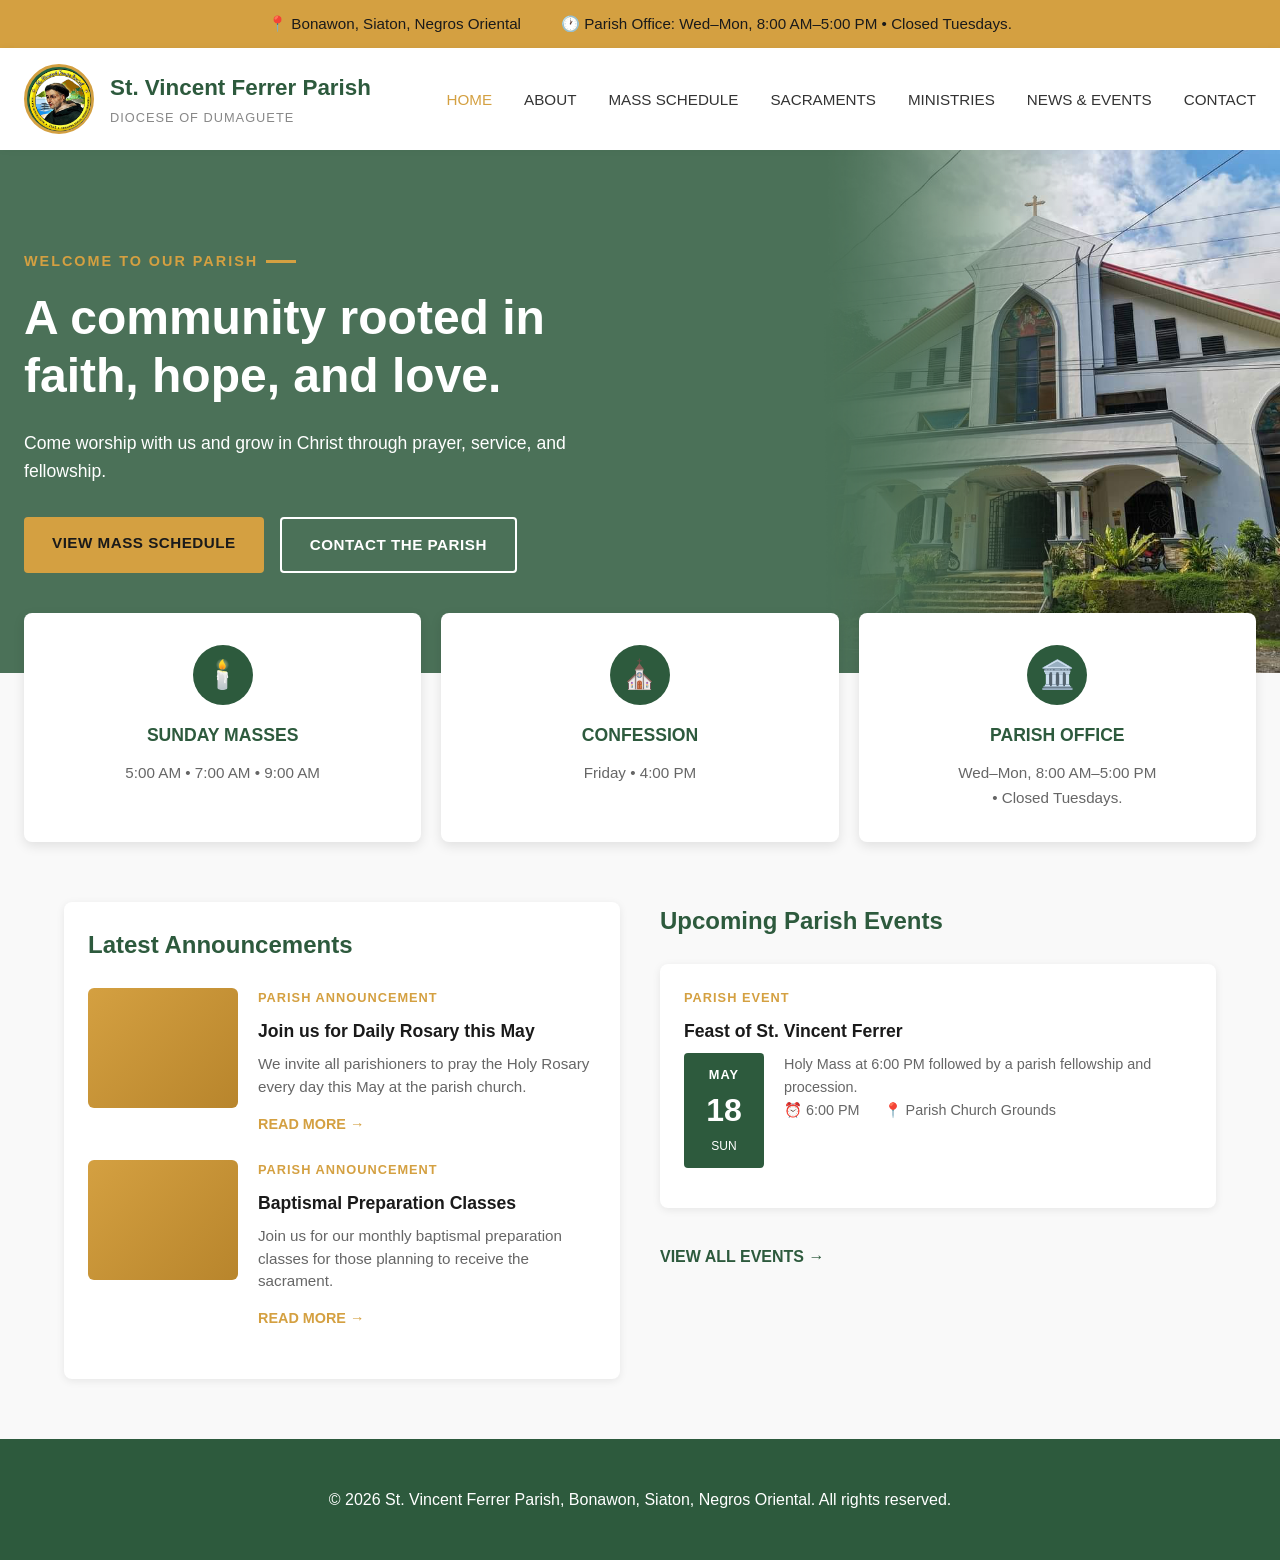
==== index.html @ a290d1ac "Add files via upload" ====
<!DOCTYPE html>
<html lang="en">
<head>
    <meta charset="UTF-8" />
    <meta name="viewport" content="width=device-width, initial-scale=1.0" />
    <meta name="description" content="Welcome to the Parish of St. Vincent Ferrer in Bonawon, Siaton, Negros Oriental." />
    <link rel="stylesheet" href="css/styles.css" />
    <title>St. Vincent Ferrer Parish | Bonawon, Siaton</title>
</head>
<body>
    <div class="top-bar">
        <div class="top-bar-item">📍 Bonawon, Siaton, Negros Oriental</div>
        <div class="top-bar-item">🕐 Parish Office: Wed–Mon, 8:00 AM–5:00 PM • Closed Tuesdays.</div>
    </div>

    <nav>
        <div class="logo-section">
            <div class="logo"><img src="images/logos/svf-bonawon-logo.png" alt="Parish Logo" class="svf-logo-img"></div>
            <div class="parish-name">
                <h1>St. Vincent Ferrer Parish</h1>
                <p>DIOCESE OF DUMAGUETE</p>
            </div>
        </div>
        <ul class="nav-links">
            <li><a href="index.html" class="active">HOME</a></li>
            <li><a href="about.html">ABOUT</a></li>
            <li><a href="mass-schedule.html">MASS SCHEDULE</a></li>
            <li><a href="sacraments.html">SACRAMENTS</a></li>
            <li><a href="ministries.html">MINISTRIES</a></li>
            <li><a href="news.html">NEWS & EVENTS</a></li>
            <li><a href="contact.html">CONTACT</a></li>
        </ul>
    </nav>

    <section class="hero">
        <div class="hero-content">
            <div class="hero-label">WELCOME TO OUR PARISH</div>
            <h2>A community rooted in faith, hope, and love.</h2>
            <p>Come worship with us and grow in Christ through prayer, service, and fellowship.</p>
            <div class="cta-buttons">
                <a href="#mass-schedule" class="btn btn-primary">VIEW MASS SCHEDULE</a>
                <a href="contact.html" class="btn btn-secondary">CONTACT THE PARISH</a>
            </div>
        </div> 
        <div class="hero-image"><img src="images/St. Vincent Ferrer Parish - Bonawon, Siaton, Negros Oriental.png" alt="Parish Image"></div>
    </section>

    <div class="quick-info">
        <div class="info-card">
            <div class="info-icon">🕯️</div>
            <h3>SUNDAY MASSES</h3>
            <p>5:00 AM • 7:00 AM • 9:00 AM</p>
        </div>
        <div class="info-card">
            <div class="info-icon">⛪</div>
            <h3>CONFESSION</h3>
            <p>Friday • 4:00 PM</p>
        </div>
        <div class="info-card">
            <div class="info-icon">🏛️</div>
            <h3>PARISH OFFICE</h3>
            <p>Wed–Mon, 8:00 AM–5:00 PM<br> • Closed Tuesdays.</p>
        </div>
    </div>

    <section class="content-section">
        <div class="two-column">
            <div>
                <div class="announcement-box">
                    <!-- Content will be rendered by JavaScript -->
                </div>
            </div>
            <div>
                <div class="events-box">
                    <!-- Content will be rendered by JavaScript -->
                </div>
            </div>
        </div>
    </section>

    <footer>
        <p>&copy; 2026 St. Vincent Ferrer Parish, Bonawon, Siaton, Negros Oriental. All rights reserved.</p>
    </footer>

    <script src="js/data.js"></script>
    <script src="js/render.js"></script>
</body>
</html>
---- css/styles.css ----
*{ box-sizing: border-box; }
        
        body {
            margin: 0;
            font-family: "Segoe UI", Tahoma, Geneva, Verdana, sans-serif;
            line-height: 1.6;
            color: #333;
            background: #f9f9f9;
        }

        .top-bar {
            background: #d4a041;
            color: #1a1a1a;
            padding: 12px 0;
            font-size: 0.95rem;
            display: flex;
            justify-content: center;
            gap: 40px;
            flex-wrap: wrap;
        }

        .top-bar-item {
            display: flex;
            align-items: center;
            gap: 8px;
        }

        nav {
            background: white;
            padding: 16px 24px;
            display: flex;
            align-items: center;
            justify-content: space-between;
            box-shadow: 0 2px 8px rgba(0,0,0,0.08);
            gap: 40px;
        }

        .logo-section {
            display: flex;
            align-items: center;
            gap: 16px;
        }

        .logo {
            width: 70px;
            height: 70px;
            background: linear-gradient(135deg, #1d5c3f 0%, #2d7a56 100%);
            border-radius: 50%;
            display: flex;
            align-items: center;
            justify-content: center;
            color: white;
            font-size: 24px;
            font-weight: bold;
            border: 3px solid #d4a041;
        }

        .svf-logo-img{
            width: 65px;
            height: 65px;
        }

        .parish-name h1 {
            margin: 0;
            font-size: 1.4rem;
            color: #2d5a3d;
        }

        .parish-name p {
            margin: 2px 0 0 0;
            font-size: 0.8rem;
            color: #888;
            letter-spacing: 1px;
        }

        .nav-links {
            display: flex;
            gap: 32px;
            list-style: none;
            margin: 0;
            padding: 0;
        }

        .nav-links a {
            text-decoration: none;
            color: #333;
            font-weight: 500;
            font-size: 0.95rem;
            transition: color 0.3s;
        }

        .nav-links a:hover,
        .nav-links a.active {
            color: #d4a041;
        }

        .hero {
            
            color: white;
            padding: 100px 24px;
            position: relative;
            display: flex;
            align-items: center;
            justify-content: space-between;
            overflow: hidden;
            min-height: 500px;
        }

        .hero::before {
            content: '';
            position: absolute;
            top: 0;
            left: 0;
            right: 0;
            bottom: 0;
            background: rgba(45, 90, 61, 0.85);
            pointer-events: none;
            z-index: 0;
        }

        .hero-image {
            position: absolute;
            right: 0;
            top: -100px;
            bottom: 0;
            height: calc(100% + 100px);
            z-index: 0;
        }

        .hero-image img {
            width: auto;
            height: 100%;
            object-fit: contain;
            
        }

        .hero-content {
            max-width: 600px;
            position: relative;
            z-index: 1;
        }

        .hero-label {
            color: #d4a041;
            font-weight: 600;
            font-size: 0.9rem;
            letter-spacing: 2px;
            margin-bottom: 16px;
            display: flex;
            align-items: center;
            gap: 8px;
        }

        .hero-label::after {
            content: '';
            width: 30px;
            height: 3px;
            background: #d4a041;
            display: inline-block;
        }

        .hero h2 {
            font-size: 3rem;
            margin: 16px 0 24px 0;
            line-height: 1.2;
        }

        .hero p {
            font-size: 1.1rem;
            margin: 0 0 32px 0;
            line-height: 1.6;
        }

        .cta-buttons {
            display: flex;
            gap: 16px;
            flex-wrap: wrap;
        }

        .btn {
            padding: 14px 28px;
            font-size: 0.95rem;
            font-weight: 600;
            border: none;
            border-radius: 4px;
            cursor: pointer;
            transition: all 0.3s;
            text-decoration: none;
            display: inline-block;
            letter-spacing: 0.5px;
        }

        .btn-primary {
            background: #d4a041;
            color: #1a1a1a;
        }

        .btn-primary:hover {
            background: #c2913a;
        }

        .btn-secondary {
            background: transparent;
            color: white;
            border: 2px solid white;
        }

        .btn-secondary:hover {
            background: white;
            color: #2d5a3d;
        }

        .quick-info {
            display: grid;
            grid-template-columns: repeat(3, 1fr);
            gap: 20px;
            margin: -60px 24px 0 24px;
            position: relative;
            z-index: 2;
        }

        .info-card {
            background: white;
            padding: 32px 24px;
            border-radius: 8px;
            box-shadow: 0 4px 12px rgba(0,0,0,0.1);
            text-align: center;
        }

        .info-icon {
            width: 60px;
            height: 60px;
            background: #2d5a3d;
            color: white;
            border-radius: 50%;
            display: flex;
            align-items: center;
            justify-content: center;
            font-size: 28px;
            margin: 0 auto 16px;
        }

        .info-card h3 {
            margin: 16px 0 12px 0;
            color: #2d5a3d;
            font-size: 1.1rem;
        }

        .info-card p {
            margin: 0;
            color: #666;
            font-size: 0.95rem;
        }

        .content-section {
            max-width: 1200px;
            margin: 60px auto;
            padding: 0 24px;
        }

        .two-column {
            display: grid;
            grid-template-columns: 1fr 1fr;
            gap: 40px;
            margin-top: 40px;
        }

        .announcement-box {
            background: white;
            padding: 24px;
            border-radius: 8px;
            box-shadow: 0 2px 8px rgba(0,0,0,0.08);
        }

        .announcement-box h2 {
            color: #2d5a3d;
            margin-top: 0;
            margin-bottom: 24px;
            font-size: 1.5rem;
        }

        .announcement-item {
            display: flex;
            gap: 20px;
            margin-bottom: 24px;
        }

        .announcement-image {
            width: 150px;
            height: 120px;
            background: linear-gradient(135deg, #d4a041, #b8852c);
            border-radius: 6px;
            flex-shrink: 0;
        }

        .announcement-content h3 {
            margin: 0 0 8px 0;
            color: #d4a041;
            font-size: 0.8rem;
            letter-spacing: 1px;
        }

        .announcement-content h4 {
            margin: 0 0 8px 0;
            color: #1a1a1a;
            font-size: 1.1rem;
        }

        .announcement-content p {
            margin: 0 0 12px 0;
            color: #666;
            font-size: 0.95rem;
            line-height: 1.5;
        }

        .read-more {
            color: #d4a041;
            text-decoration: none;
            font-weight: 600;
            font-size: 0.9rem;
            display: inline-flex;
            align-items: center;
            gap: 6px;
        }

        .events-box h2 {
            color: #2d5a3d;
            margin-top: 0;
            margin-bottom: 24px;
            font-size: 1.5rem;
        }

        .event-item {
            background: white;
            padding: 24px;
            border-radius: 8px;
            box-shadow: 0 2px 8px rgba(0,0,0,0.08);
            margin-bottom: 20px;
        }

        .event-date {
            display: flex;
            gap: 20px;
            margin-bottom: 16px;
        }

        .date-box {
            background: #2d5a3d;
            color: white;
            padding: 12px;
            border-radius: 4px;
            text-align: center;
            min-width: 80px;
        }

        .date-box .month {
            font-size: 0.8rem;
            font-weight: 600;
            letter-spacing: 1px;
        }

        .date-box .day {
            font-size: 2rem;
            font-weight: bold;
        }

        .date-box .dow {
            font-size: 0.75rem;
        }

        .event-label {
            color: #d4a041;
            font-size: 0.8rem;
            font-weight: 600;
            letter-spacing: 1px;
        }

        .event-title {
            color: #1a1a1a;
            font-size: 1.1rem;
            font-weight: 600;
            margin: 8px 0;
        }

        .event-details {
            color: #666;
            font-size: 0.9rem;
            display: flex;
            gap: 24px;
            flex-wrap: wrap;
        }

        .event-details span {
            display: flex;
            align-items: center;
            gap: 6px;
        }

        .view-all {
            color: #2d5a3d;
            text-decoration: none;
            font-weight: 600;
            display: inline-flex;
            align-items: center;
            gap: 6px;
            margin-top: 16px;
        }

        footer {
            background: #2d5a3d;
            color: white;
            padding: 32px 24px;
            text-align: center;
            margin-top: 60px;
        }

        @media (max-width: 768px) {
            nav {
                flex-direction: column;
                gap: 16px;
            }

            .nav-links {
                gap: 16px;
            }

            .quick-info {
                grid-template-columns: 1fr;
                margin: 20px 24px;
            }

            .two-column {
                grid-template-columns: 1fr;
                gap: 24px;
            }

            .hero h2 {
                font-size: 2rem;
            }

            .hero-label::after {
                width: 20px;
            }
        }
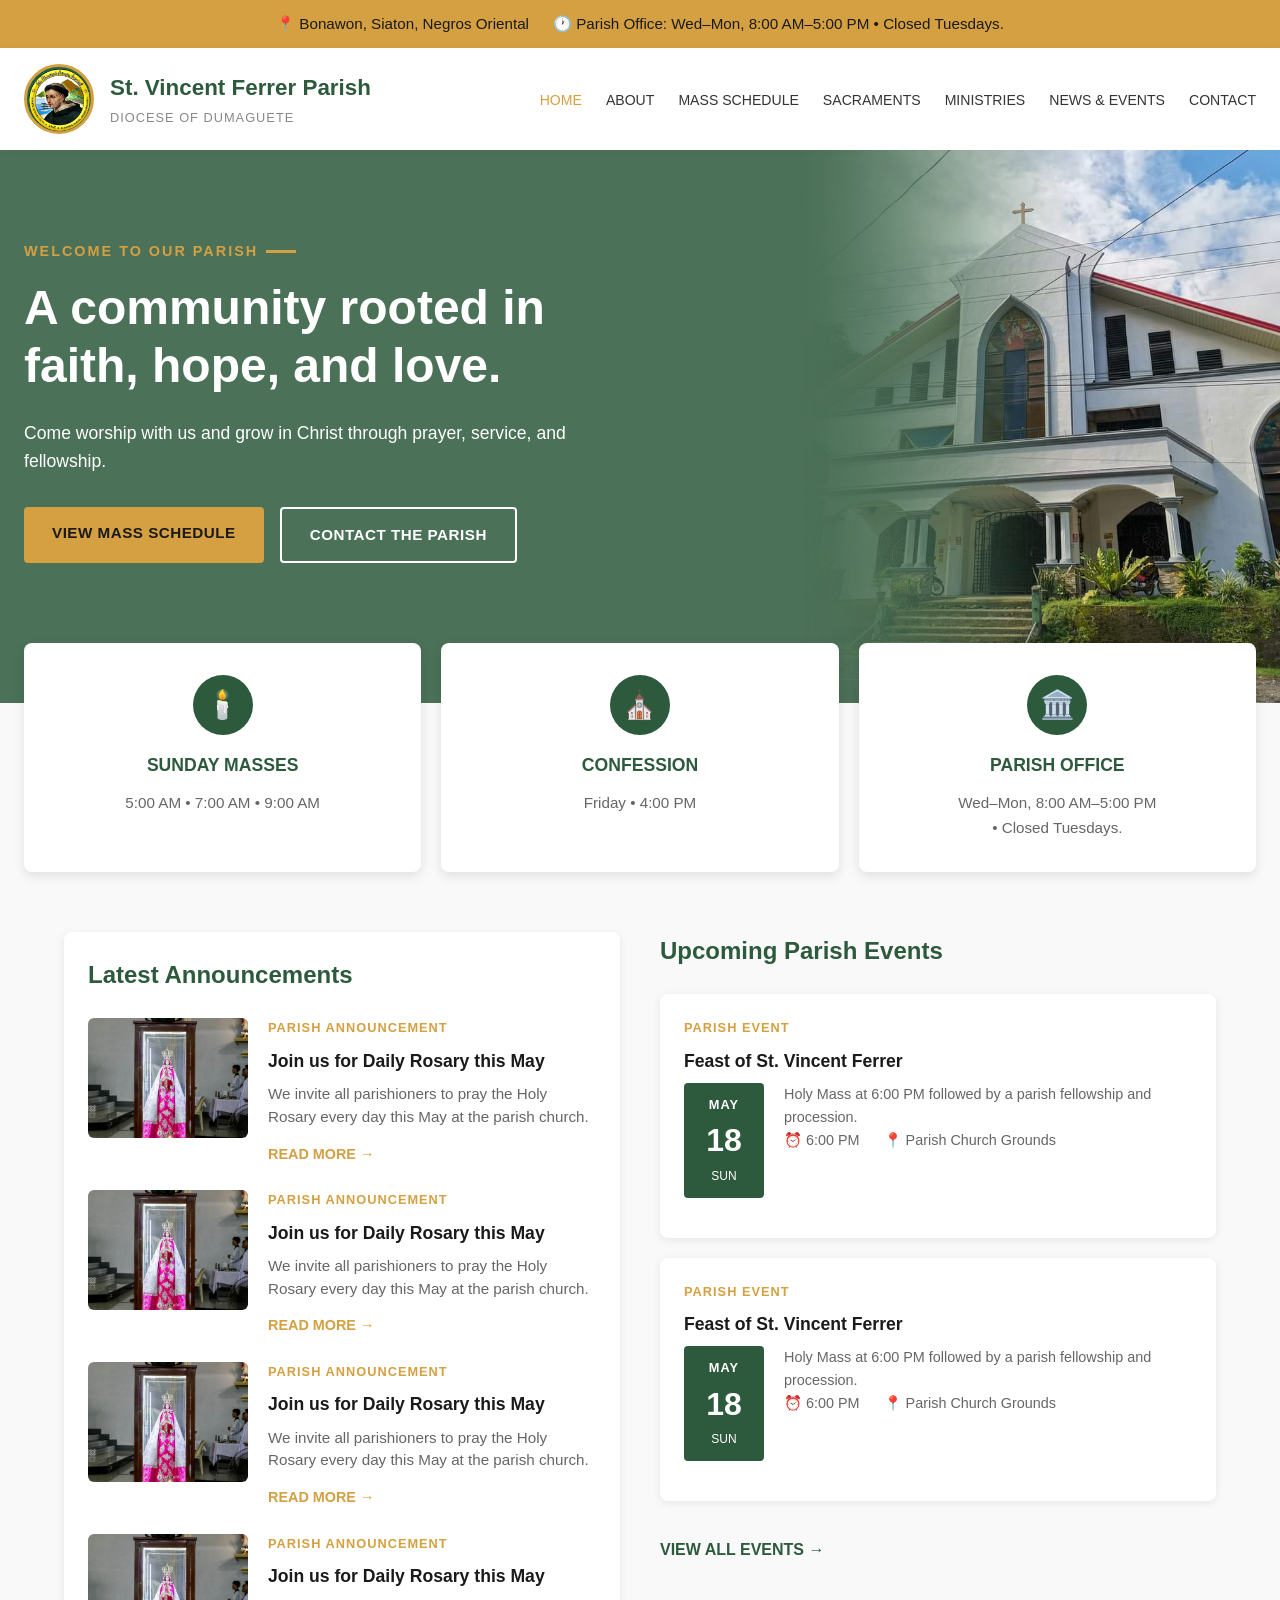
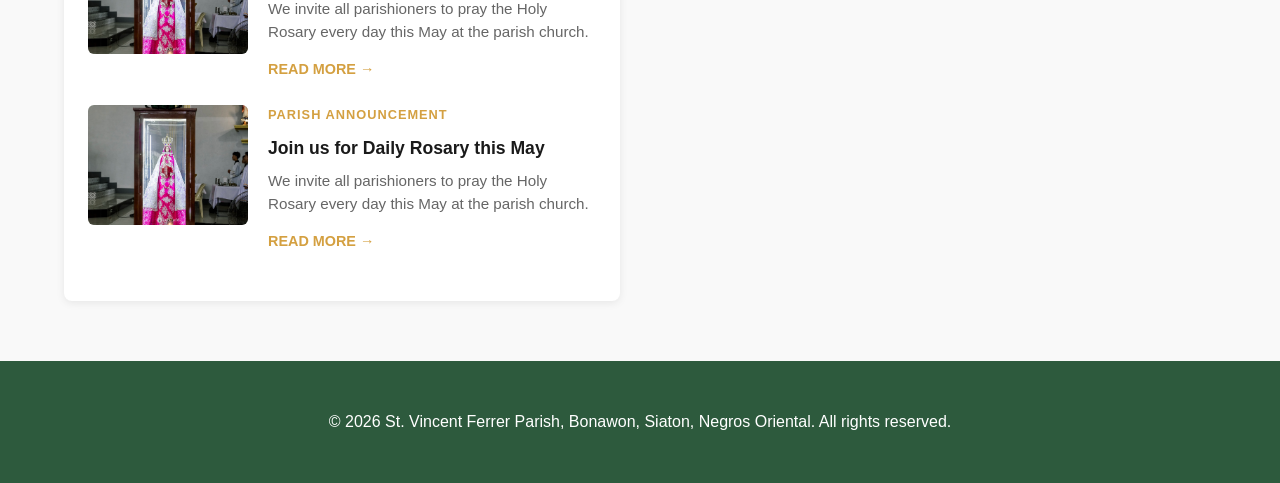
==== commit 41a5d852: "Add files via upload" ====
--- a/index.html
+++ b/index.html
@@ -21,6 +21,11 @@
                 <p>DIOCESE OF DUMAGUETE</p>
             </div>
         </div>
+        <button class="menu-toggle" aria-label="Toggle navigation" aria-expanded="false">
+            <span></span>
+            <span></span>
+            <span></span>
+        </button>
         <ul class="nav-links">
             <li><a href="index.html" class="active">HOME</a></li>
             <li><a href="about.html">ABOUT</a></li>
@@ -84,5 +89,6 @@
 
     <script src="js/data.js"></script>
     <script src="js/render.js"></script>
+    <script src="js/menu.js"></script>
 </body>
 </html>
--- a/css/styles.css
+++ b/css/styles.css
@@ -6,17 +6,25 @@
             line-height: 1.6;
             color: #333;
             background: #f9f9f9;
+            overflow-x: hidden;
+        }
+
+        img {
+            max-width: 100%;
+            height: auto;
+            display: block;
         }
 
         .top-bar {
             background: #d4a041;
             color: #1a1a1a;
-            padding: 12px 0;
+            padding: 12px 24px;
             font-size: 0.95rem;
             display: flex;
             justify-content: center;
-            gap: 40px;
+            gap: 16px 24px;
             flex-wrap: wrap;
+            text-align: center;
         }
 
         .top-bar-item {
@@ -32,13 +40,15 @@
             align-items: center;
             justify-content: space-between;
             box-shadow: 0 2px 8px rgba(0,0,0,0.08);
-            gap: 40px;
+            gap: 20px;
+            flex-wrap: wrap;
         }
 
         .logo-section {
             display: flex;
             align-items: center;
             gap: 16px;
+            flex-wrap: wrap;
         }
 
         .logo {
@@ -73,19 +83,63 @@
             letter-spacing: 1px;
         }
 
+        .menu-toggle {
+            display: none;
+            flex-direction: column;
+            justify-content: center;
+            gap: 4px;
+            background: transparent;
+            border: none;
+            padding: 0;
+            cursor: pointer;
+            width: 32px;
+            height: 32px;
+            position: relative;
+            transition: transform 0.25s ease;
+        }
+
+        .menu-toggle:hover {
+            transform: scale(1.05);
+        }
+
+        .menu-toggle span {
+            display: block;
+            width: 24px;
+            height: 2px;
+            background: #2d5a3d;
+            border-radius: 2px;
+            transition: all 0.3s ease;
+            transform-origin: center;
+        }
+
+        nav.open .menu-toggle span:nth-child(1) {
+            transform: translateY(6px) rotate(45deg);
+        }
+
+        nav.open .menu-toggle span:nth-child(2) {
+            opacity: 0;
+            transform: scaleX(0.2);
+        }
+
+        nav.open .menu-toggle span:nth-child(3) {
+            transform: translateY(-6px) rotate(-45deg);
+        }
+
         .nav-links {
             display: flex;
-            gap: 32px;
+            gap: 16px 24px;
             list-style: none;
             margin: 0;
             padding: 0;
+            flex-wrap: wrap;
+            justify-content: center;
         }
 
         .nav-links a {
             text-decoration: none;
             color: #333;
             font-weight: 500;
-            font-size: 0.95rem;
+            font-size: clamp(0.72rem, 1.1vw, 0.95rem);
             transition: color 0.3s;
         }
 
@@ -95,15 +149,16 @@
         }
 
         .hero {
-            
             color: white;
-            padding: 100px 24px;
+            padding: 90px 24px 140px;
             position: relative;
             display: flex;
             align-items: center;
             justify-content: space-between;
+            gap: 24px;
             overflow: hidden;
             min-height: 500px;
+            flex-wrap: wrap;
         }
 
         .hero::before {
@@ -136,6 +191,7 @@
 
         .hero-content {
             max-width: 600px;
+            width: 100%;
             position: relative;
             z-index: 1;
         }
@@ -160,13 +216,13 @@
         }
 
         .hero h2 {
-            font-size: 3rem;
+            font-size: clamp(2rem, 4vw, 3rem);
             margin: 16px 0 24px 0;
             line-height: 1.2;
         }
 
         .hero p {
-            font-size: 1.1rem;
+            font-size: clamp(1rem, 2vw, 1.1rem);
             margin: 0 0 32px 0;
             line-height: 1.6;
         }
@@ -212,7 +268,7 @@
 
         .quick-info {
             display: grid;
-            grid-template-columns: repeat(3, 1fr);
+            grid-template-columns: repeat(3, minmax(0, 1fr));
             gap: 20px;
             margin: -60px 24px 0 24px;
             position: relative;
@@ -283,14 +339,24 @@
             display: flex;
             gap: 20px;
             margin-bottom: 24px;
+            align-items: flex-start;
         }
 
         .announcement-image {
-            width: 150px;
+            width: 160px;
             height: 120px;
             background: linear-gradient(135deg, #d4a041, #b8852c);
             border-radius: 6px;
             flex-shrink: 0;
+            overflow: hidden;
+        }
+
+        .announcement-image img {
+            width: 100%;
+            height: 100%;
+            object-fit: cover;
+            object-position: center;
+            display: block;
         }
 
         .announcement-content h3 {
@@ -414,14 +480,40 @@
             margin-top: 60px;
         }
 
+        @media (max-width: 1024px) {
+            .quick-info {
+                grid-template-columns: repeat(2, minmax(0, 1fr));
+            }
+
+            .hero {
+                padding-bottom: 110px;
+            }
+        }
+
         @media (max-width: 768px) {
             nav {
+                flex-direction: row;
+                align-items: center;
+                gap: 16px;
+            }
+
+            .menu-toggle {
+                display: flex;
+                margin-left: auto;
+            }
+
+            .nav-links {
+                display: none;
+                width: 100%;
                 flex-direction: column;
-                gap: 16px;
-            }
-
-            .nav-links {
-                gap: 16px;
+                gap: 12px 16px;
+                margin-top: 8px;
+                padding-top: 8px;
+                border-top: 1px solid #eee;
+            }
+
+            nav.open .nav-links {
+                display: flex;
             }
 
             .quick-info {
@@ -434,11 +526,85 @@
                 gap: 24px;
             }
 
-            .hero h2 {
-                font-size: 2rem;
+            .hero {
+                padding: 70px 24px 100px;
+            }
+
+            .hero-image {
+                display: none;
             }
 
             .hero-label::after {
                 width: 20px;
             }
+
+            .announcement-item {
+                flex-direction: column;
+            }
+
+            .announcement-image {
+                width: 100%;
+                max-width: 220px;
+                height: 140px;
+            }
+
+            .event-date {
+                flex-direction: column;
+            }
+        }
+
+        @media (max-width: 480px) {
+            .menu-toggle {
+                margin-left: auto;
+            }
+
+            .top-bar {
+                padding: 12px 16px;
+                font-size: 0.9rem;
+            }
+
+            nav {
+                padding: 16px;
+            }
+
+            .logo-section {
+                gap: 12px;
+            }
+
+            .parish-name h1 {
+                font-size: 1.1rem;
+            }
+
+            .parish-name p {
+                font-size: 0.7rem;
+            }
+
+            .hero {
+                padding: 60px 16px 90px;
+            }
+
+            .hero h2 {
+                font-size: 1.75rem;
+            }
+
+            .cta-buttons {
+                flex-direction: column;
+            }
+
+            .btn {
+                width: 100%;
+                text-align: center;
+            }
+
+            .content-section,
+            .quick-info {
+                margin-left: 16px;
+                margin-right: 16px;
+            }
+
+            .announcement-box,
+            .events-box,
+            .info-card {
+                padding: 18px;
+            }
         }
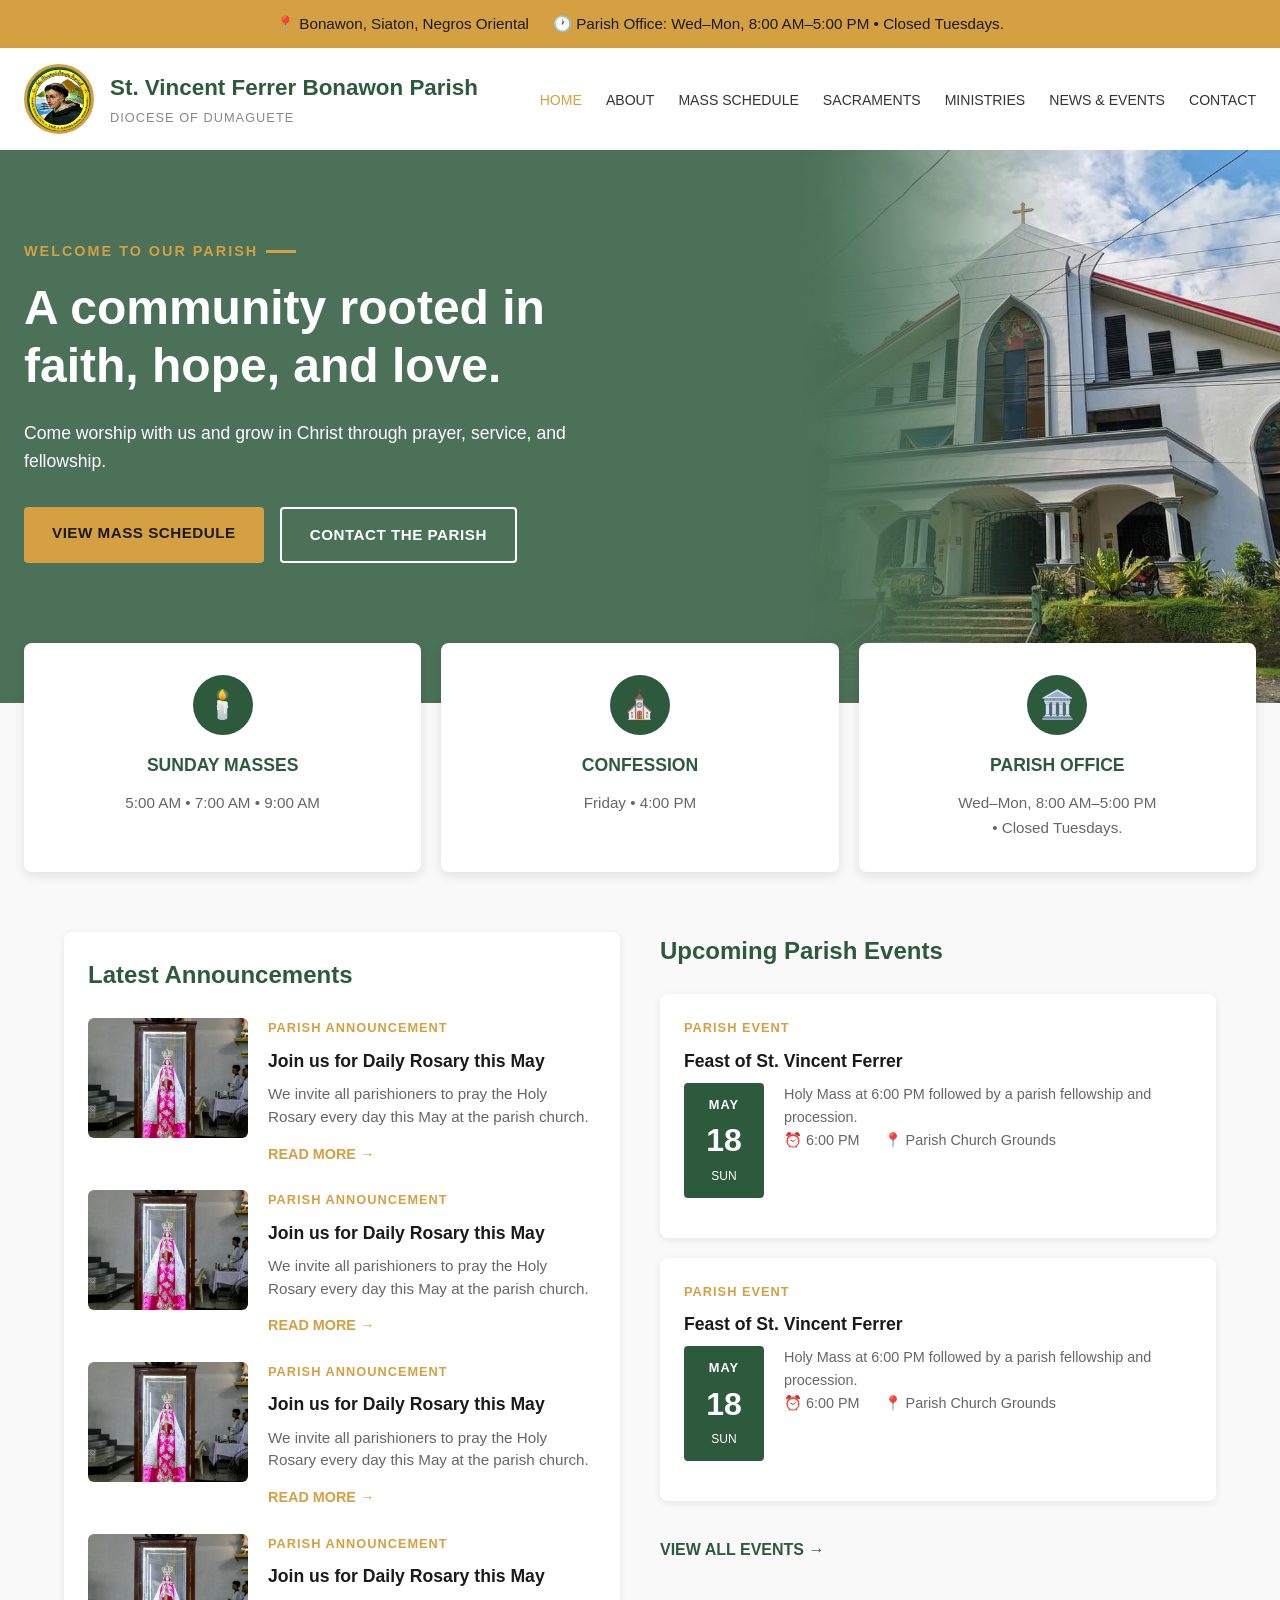
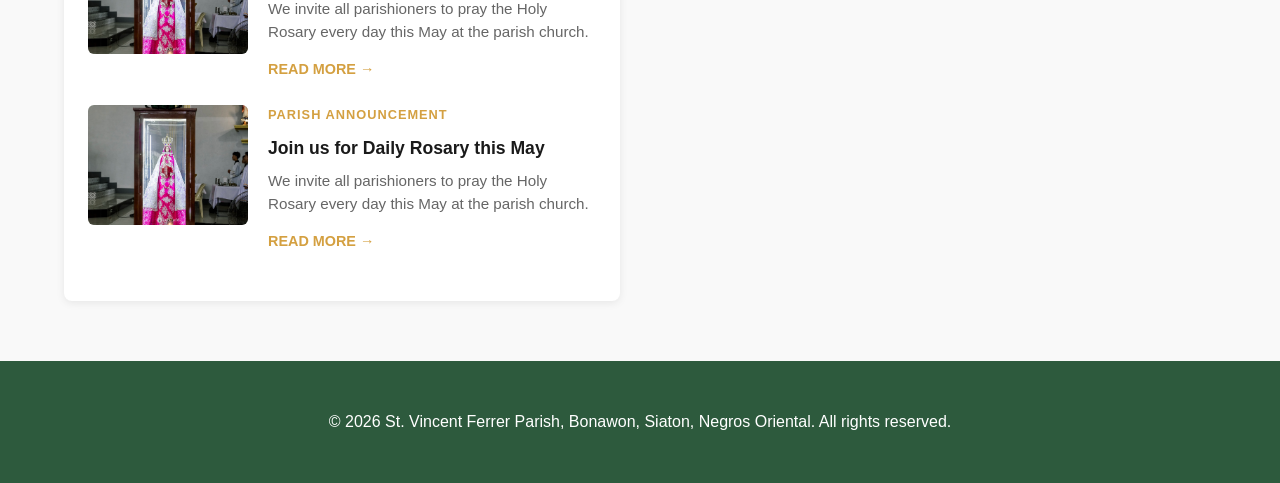
==== commit 8b0e3b4a: "Fix HTML formatting and structure" ====
--- a/index.html
+++ b/index.html
@@ -17,7 +17,7 @@
         <div class="logo-section">
             <div class="logo"><img src="images/logos/svf-bonawon-logo.png" alt="Parish Logo" class="svf-logo-img"></div>
             <div class="parish-name">
-                <h1>St. Vincent Ferrer Parish</h1>
+                <h1>St. Vincent Ferrer Bonawon Parish</h1>
                 <p>DIOCESE OF DUMAGUETE</p>
             </div>
         </div>
@@ -91,4 +91,4 @@
     <script src="js/render.js"></script>
     <script src="js/menu.js"></script>
 </body>
-</html>+</html>
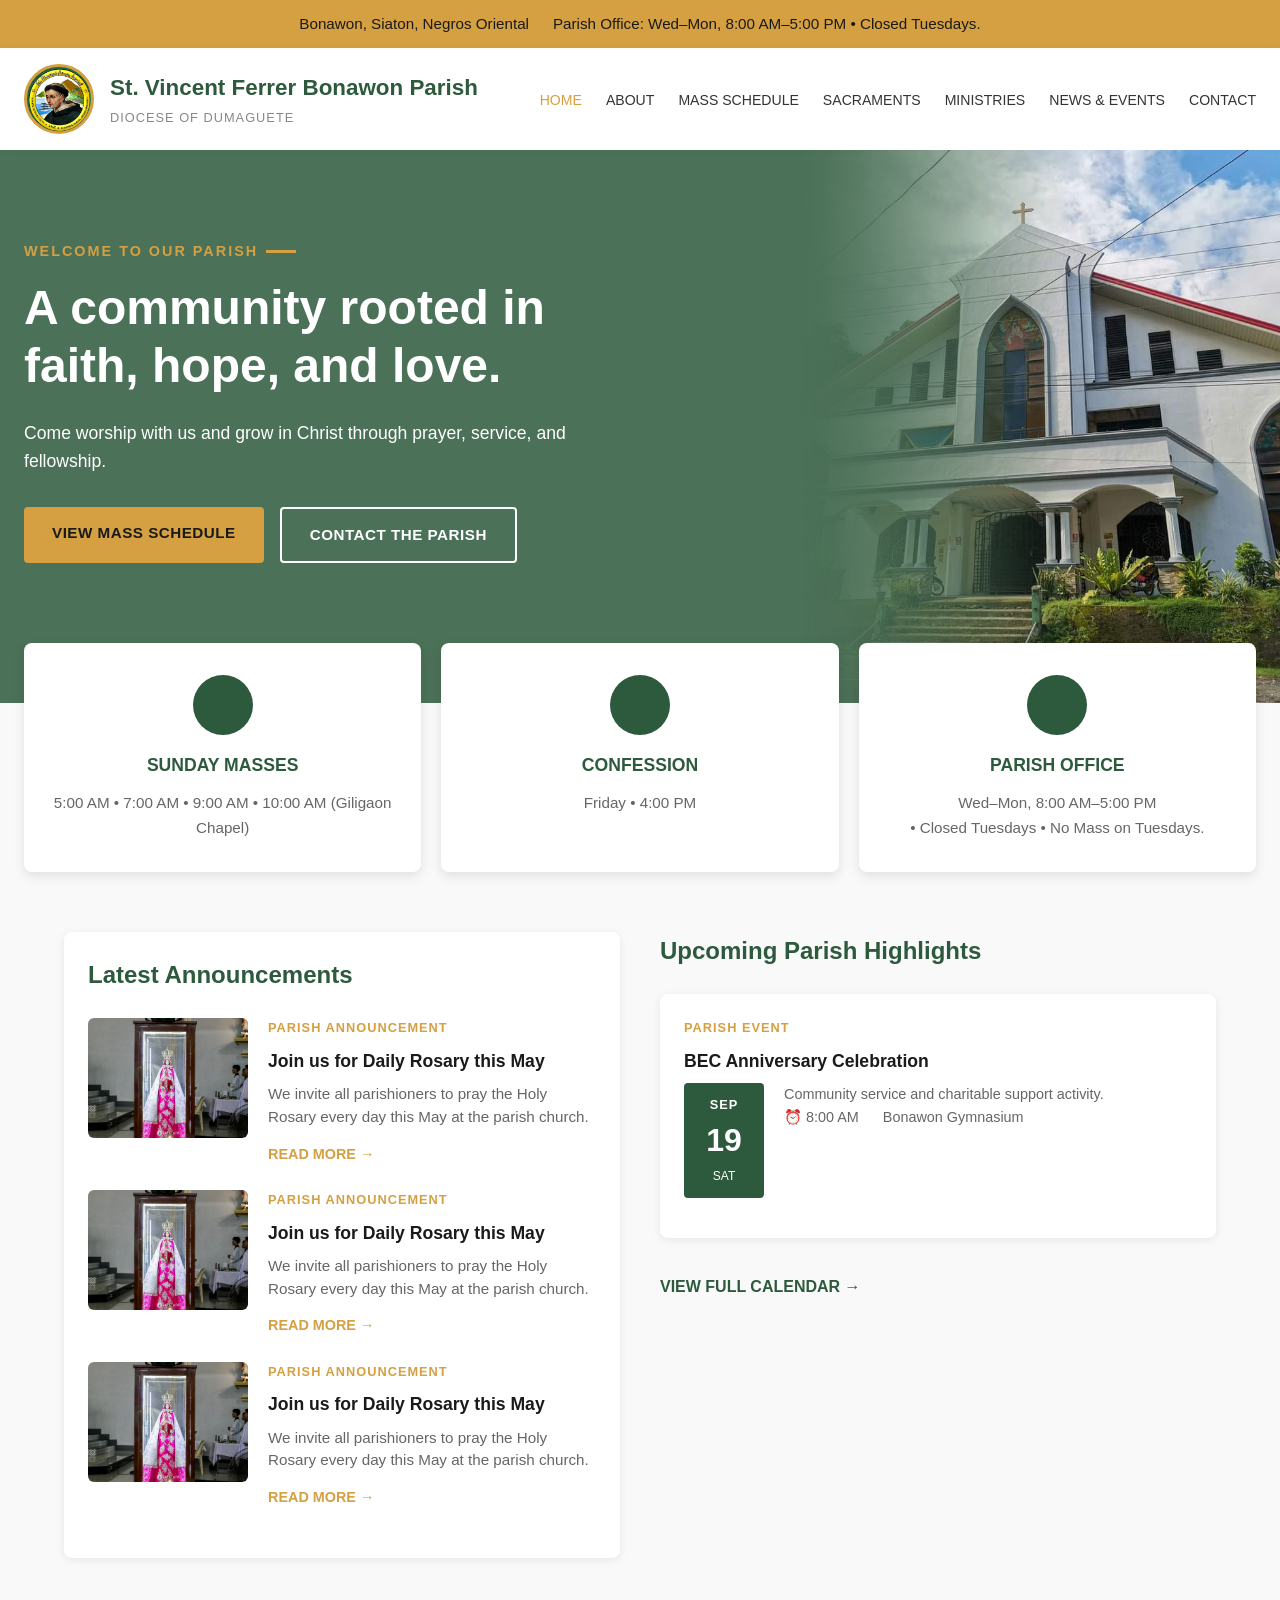
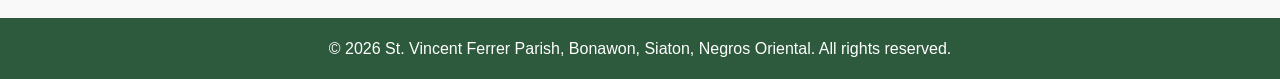
==== commit 77fde79d: "Add files via upload" ====
--- a/index.html
+++ b/index.html
@@ -9,8 +9,8 @@
 </head>
 <body>
     <div class="top-bar">
-        <div class="top-bar-item">📍 Bonawon, Siaton, Negros Oriental</div>
-        <div class="top-bar-item">🕐 Parish Office: Wed–Mon, 8:00 AM–5:00 PM • Closed Tuesdays.</div>
+        <div class="top-bar-item">Bonawon, Siaton, Negros Oriental</div>
+        <div class="top-bar-item">Parish Office: Wed–Mon, 8:00 AM–5:00 PM • Closed Tuesdays.</div>
     </div>
 
     <nav>
@@ -43,7 +43,7 @@
             <h2>A community rooted in faith, hope, and love.</h2>
             <p>Come worship with us and grow in Christ through prayer, service, and fellowship.</p>
             <div class="cta-buttons">
-                <a href="#mass-schedule" class="btn btn-primary">VIEW MASS SCHEDULE</a>
+                <a href="mass-schedule.html" class="btn btn-primary">VIEW MASS SCHEDULE</a>
                 <a href="contact.html" class="btn btn-secondary">CONTACT THE PARISH</a>
             </div>
         </div> 
@@ -52,19 +52,19 @@
 
     <div class="quick-info">
         <div class="info-card">
-            <div class="info-icon">🕯️</div>
+            <div class="info-icon"><!-- icons --></div>
             <h3>SUNDAY MASSES</h3>
-            <p>5:00 AM • 7:00 AM • 9:00 AM</p>
+            <p>5:00 AM • 7:00 AM • 9:00 AM • 10:00 AM (Giligaon Chapel)</p>
         </div>
         <div class="info-card">
-            <div class="info-icon">⛪</div>
+            <div class="info-icon"><!-- icons --></div>
             <h3>CONFESSION</h3>
             <p>Friday • 4:00 PM</p>
         </div>
         <div class="info-card">
-            <div class="info-icon">🏛️</div>
+            <div class="info-icon"><!-- icons --></div>
             <h3>PARISH OFFICE</h3>
-            <p>Wed–Mon, 8:00 AM–5:00 PM<br> • Closed Tuesdays.</p>
+            <p>Wed–Mon, 8:00 AM–5:00 PM<br>• Closed Tuesdays • No Mass on Tuesdays.</p>
         </div>
     </div>
 
@@ -91,4 +91,4 @@
     <script src="js/render.js"></script>
     <script src="js/menu.js"></script>
 </body>
-</html>
+</html>
--- a/css/styles.css
+++ b/css/styles.css
@@ -475,7 +475,7 @@
         footer {
             background: #2d5a3d;
             color: white;
-            padding: 32px 24px;
+            padding: 2px 2px;
             text-align: center;
             margin-top: 60px;
         }
@@ -530,9 +530,6 @@
                 padding: 70px 24px 100px;
             }
 
-            .hero-image {
-                display: none;
-            }
 
             .hero-label::after {
                 width: 20px;
@@ -551,9 +548,24 @@
             .event-date {
                 flex-direction: column;
             }
-        }
-
+
+            .top-bar {
+                padding: 12px 16px;
+                font-size: 0.8rem;
+            }
+        }
+        @media (max-width: 637px) {
+            .top-bar {
+                padding: 12px 16px;
+                font-size: 0.7rem;
+                gap: 0 0;
+            }
+        }
         @media (max-width: 480px) {
+            .top-bar {
+                padding: 12px 16px;
+                font-size: 0.5rem;
+            }
             .menu-toggle {
                 margin-left: auto;
             }
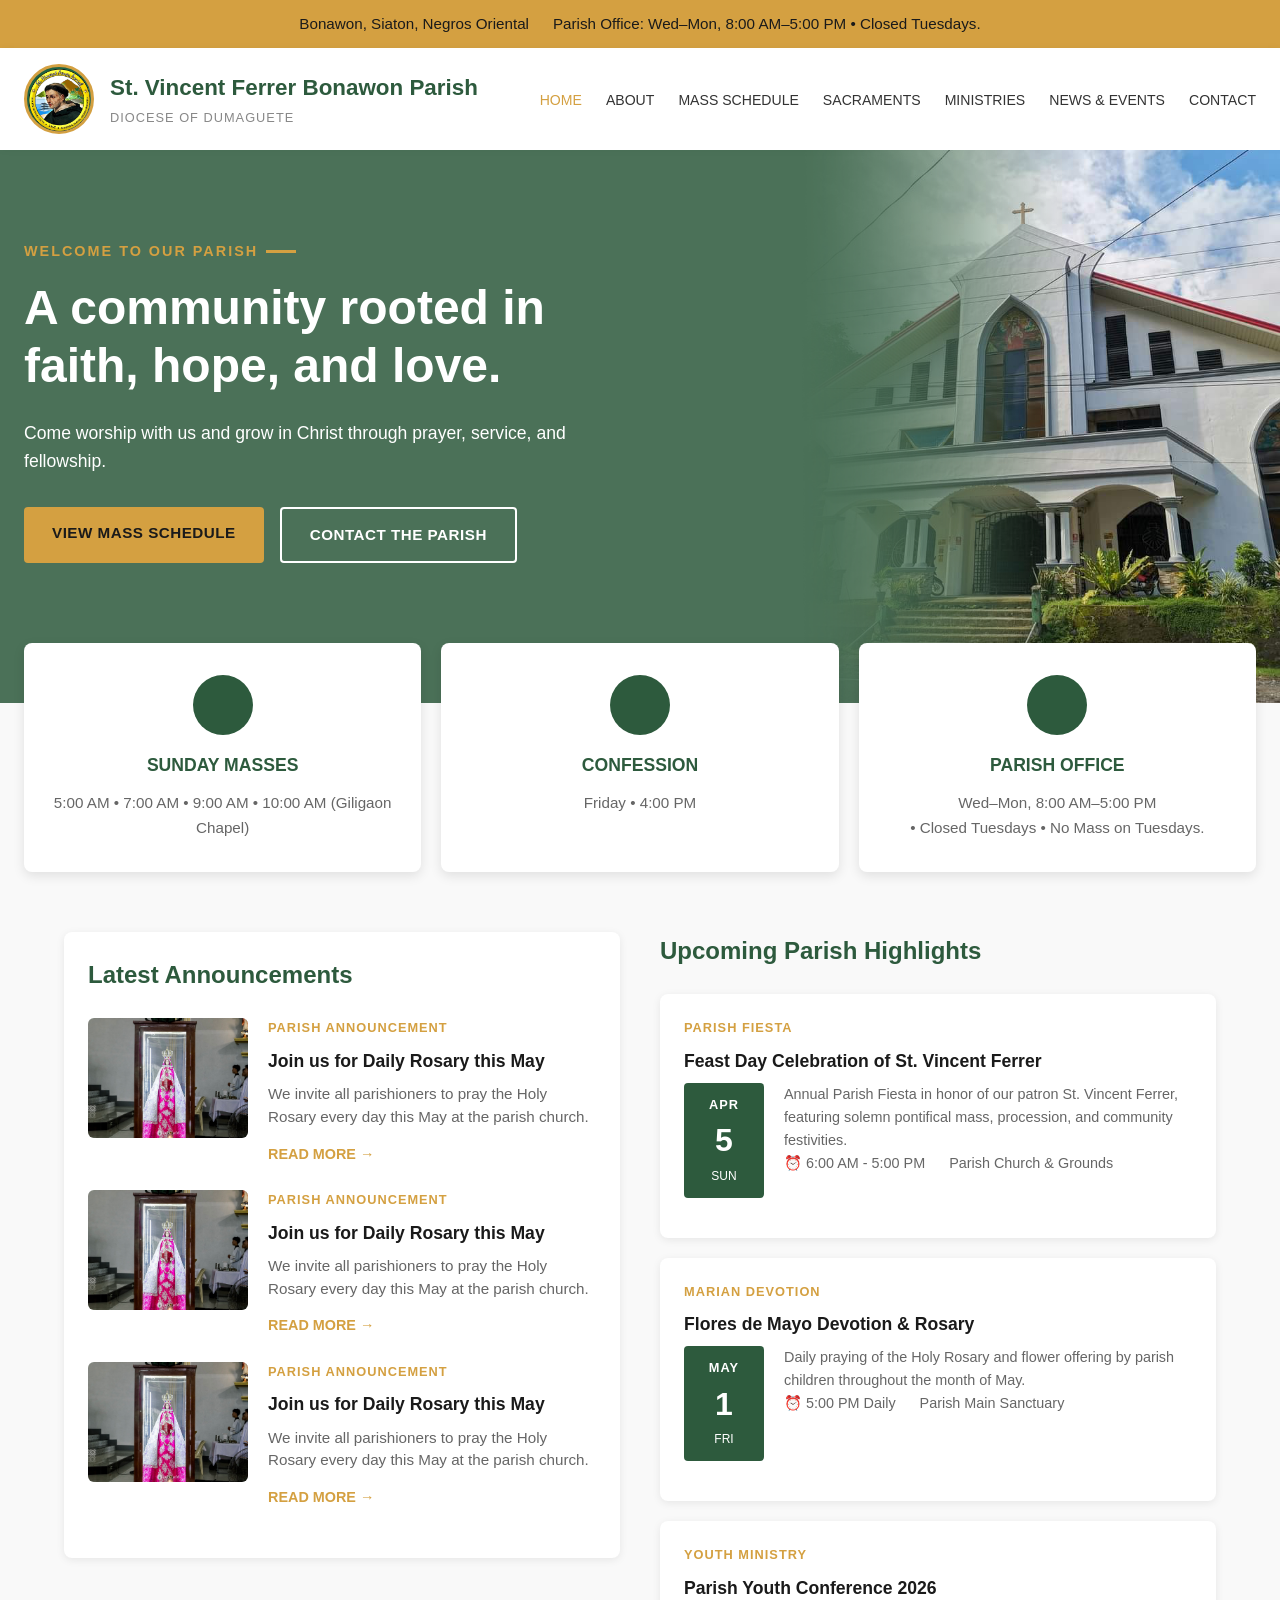
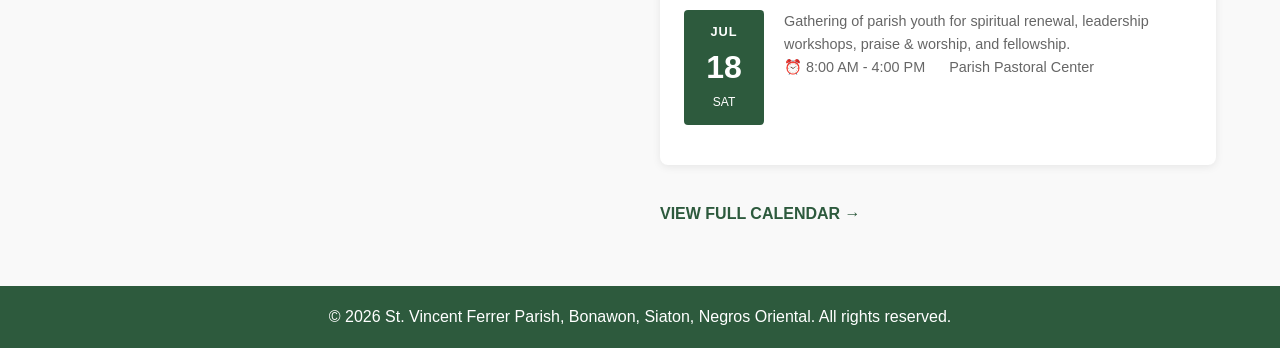
==== commit 8d723993: "Add files via upload" ====
--- a/index.html
+++ b/index.html
@@ -1,12 +1,15 @@
 <!DOCTYPE html>
 <html lang="en">
+
 <head>
     <meta charset="UTF-8" />
     <meta name="viewport" content="width=device-width, initial-scale=1.0" />
-    <meta name="description" content="Welcome to the Parish of St. Vincent Ferrer in Bonawon, Siaton, Negros Oriental." />
+    <meta name="description"
+        content="Welcome to the Parish of St. Vincent Ferrer in Bonawon, Siaton, Negros Oriental." />
     <link rel="stylesheet" href="css/styles.css" />
     <title>St. Vincent Ferrer Parish | Bonawon, Siaton</title>
 </head>
+
 <body>
     <div class="top-bar">
         <div class="top-bar-item">Bonawon, Siaton, Negros Oriental</div>
@@ -34,6 +37,7 @@
             <li><a href="ministries.html">MINISTRIES</a></li>
             <li><a href="news.html">NEWS & EVENTS</a></li>
             <li><a href="contact.html">CONTACT</a></li>
+            <!--<li><a href="admin.html">ADMIN PORTAL</a></li>-->
         </ul>
     </nav>
 
@@ -46,8 +50,9 @@
                 <a href="mass-schedule.html" class="btn btn-primary">VIEW MASS SCHEDULE</a>
                 <a href="contact.html" class="btn btn-secondary">CONTACT THE PARISH</a>
             </div>
-        </div> 
-        <div class="hero-image"><img src="images/St. Vincent Ferrer Parish - Bonawon, Siaton, Negros Oriental.png" alt="Parish Image"></div>
+        </div>
+        <div class="hero-image"><img src="images/St. Vincent Ferrer Parish - Bonawon, Siaton, Negros Oriental.png"
+                alt="Parish Image"></div>
     </section>
 
     <div class="quick-info">
@@ -88,7 +93,9 @@
     </footer>
 
     <script src="js/data.js"></script>
+    <script src="js/api.js"></script>
     <script src="js/render.js"></script>
     <script src="js/menu.js"></script>
 </body>
+
 </html>
